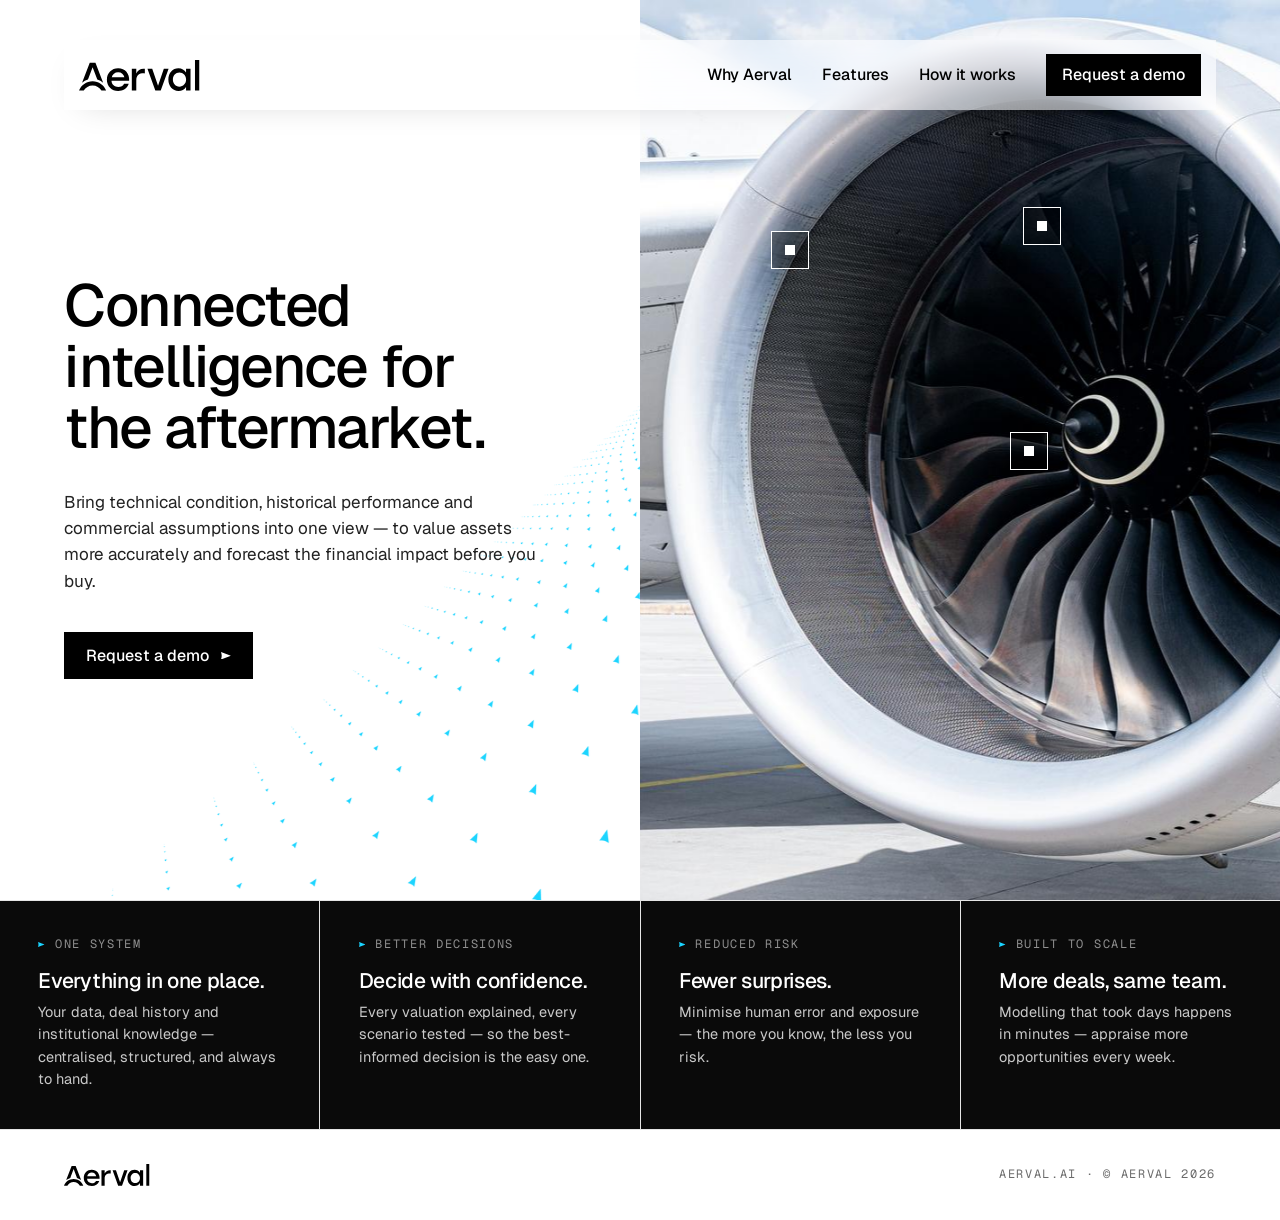
==== index.html @ 07791d16 "Add files via upload Initial files upload" ====
<!DOCTYPE html>
<html lang="en" class="no-js">
<head>
<meta charset="UTF-8">
<meta name="viewport" content="width=device-width, initial-scale=1.0">
<title>Aerval — Connected intelligence for the aftermarket</title>
<meta name="description" content="Bring technical condition, historical performance and commercial assumptions into one view — to value assets more accurately and forecast the financial impact before you buy.">

<!-- Internal mock-up: keeps search engines out. Remove this line when the site goes public. -->
<meta name="robots" content="noindex, nofollow">

<!-- Social sharing. Replace YOUR-DOMAIN once the custom domain is live, and add an og-image.jpg (1200x630) to /assets. -->
<meta property="og:type" content="website">
<meta property="og:title" content="Aerval — Connected intelligence for the aftermarket">
<meta property="og:description" content="Value assets more accurately and forecast the financial impact before you buy.">
<!-- <meta property="og:url" content="https://YOUR-DOMAIN/"> -->
<!-- <meta property="og:image" content="https://YOUR-DOMAIN/assets/og-image.jpg"> -->

<link rel="icon" href="assets/favicon.svg" type="image/svg+xml">
<link rel="preconnect" href="https://fonts.googleapis.com">
<link rel="preconnect" href="https://fonts.gstatic.com" crossorigin>
<link href="https://fonts.googleapis.com/css2?family=Geist:wght@400;500;600&family=Geist+Mono:wght@400;500&display=swap" rel="stylesheet">
<link rel="preload" as="image" href="assets/engine.jpg">
<link rel="stylesheet" href="css/styles.css">
<script src="js/main.js" defer></script>
</head>
<body>

<!-- SVG sprite: wedge motif + logo -->
<svg width="0" height="0" style="position:absolute" aria-hidden="true">
  <symbol id="wedge" viewBox="0 0 127.06 96.02">
    <path d="M9,48.19c0-13.75-2.29-26.97-6.48-39.32C1.75,5.88.93,2.92,0,0l127.06,48.04L.11,96.02c.89-2.8,1.67-5.64,2.4-8.51,4.19-12.35,6.48-25.57,6.48-39.33Z"/>
  </symbol>
  <symbol id="logo" viewBox="0 0 912.02 234.6">
    <path d="M211.09,148.8c0-49.8,35.4-86.4,85.2-86.4,53.1,0,86.7,41.1,83.4,95.4h-133.8c2.4,30.3,23.7,47.1,51.3,47.1,19.8,0,36.3-8.4,44.1-24.6h35.1c-12.9,36.9-44.4,54-79.5,54-50.1,0-85.8-35.7-85.8-85.5ZM343.39,130.2c-5.1-22.8-21.9-38.4-47.1-38.4s-43.2,15.9-48.6,38.4h95.7Z"/>
    <path d="M399.69,66h33.9v36c10.2-22.8,28.8-36,54.9-36,4.2,0,7.5.3,9.9.9v34.5c-3-.3-5.7-.6-10.2-.6-30.9,0-54.6,13.8-54.6,54.6v75.6h-33.9V66Z"/>
    <path d="M618.66,231h-41.1l-59.4-165h36l44.1,129.6,43.8-129.6h36l-59.4,165Z"/>
    <path d="M676.37,148.5c0-50.4,32.7-86.1,75.9-86.1,25.8,0,45.9,12.9,57.9,31.8v-28.2h33.9v165h-33.9v-27.6c-12.3,18.9-31.8,31.2-57.6,31.2-44.1,0-76.2-35.7-76.2-86.1ZM810.48,148.5c0-31.5-21.9-53.7-50.7-53.7s-49.2,22.2-49.2,53.7,20.7,53.7,49.2,53.7,50.7-21.9,50.7-53.7Z"/>
    <path d="M877.82,0h34.2v231h-34.2V0Z"/>
    <path d="M67.46,148.1l4.16-10.92,31.3-82.89,29.72,78.72,5.77,15.16c16.4,4.8,31.44,12.82,44.38,23.34L124.52,21h-43.2L23.14,171.27c12.93-10.45,27.95-18.41,44.32-23.16Z"/>
    <path d="M35.94,231c13.47-22.95,38.39-38.4,66.87-38.4s53.4,15.45,66.87,38.4h35.94c-15.8-41.41-55.92-70.9-102.81-70.9S15.8,189.6,0,231h35.94Z"/>
  </symbol>
</svg>

<nav>
  <a class="logo" href="#top" aria-label="Aerval home"><svg viewBox="0 0 912.02 234.6"><use href="#logo"></use></svg></a>
  <div class="links">
    <!-- These three sections are designed (see CSS notes) but not built yet -->
    <a href="#why">Why Aerval</a>
    <a href="#features">Features</a>
    <a href="#how">How it works</a>
    <a class="demo" href="#demo">Request a demo</a>
  </div>
</nav>

<main>
  <!-- ======================= HERO ======================= -->
  <section class="hero" id="top" data-nav="light">
    <div class="hero-copy">
      <h1>Connected intelligence for the&nbsp;aftermarket.</h1>
      <p>Bring technical condition, historical performance and commercial assumptions into one view — to value assets more accurately and forecast the financial impact before you buy.</p>
      <a class="btn" href="#demo">Request a demo <svg class="wedge"><use href="#wedge"></use></svg></a>
    </div>

    <div class="stage" data-stage>
      <svg class="hud" aria-hidden="true"><polyline></polyline></svg>
      <img class="ph" src="assets/engine.jpg" alt="Aircraft engine on stand" fetchpriority="high" decoding="async">

      <button class="spot" style="top:22.97%;left:59.8%" data-card="h1" aria-label="Fan blades — pricing corridor" aria-expanded="false" aria-controls="h1">
        <span class="dot"></span><span class="slabel">Fan blades</span>
      </button>
      <div class="glass" id="h1" role="dialog" aria-label="Fan blades">
        <span class="gframe"></span>
        <div class="gbody">
          <button class="gclose" aria-label="Close">×</button>
          <h4>Fan blades</h4>
          <span class="gsub">Pricing corridor</span>
          <div class="grow"><span class="gl"><span class="mono">Base</span><span class="val">$2,175</span></span></div>
          <div class="grow"><span class="gl"><span class="mono">Worst</span><span class="val">$1,600</span></span><span class="gchip neg">−$575 <svg class="wedge rot-down"><use href="#wedge"></use></svg></span></div>
          <div class="grow"><span class="gl"><span class="mono">Ceiling</span><span class="val">$2,425</span></span><span class="gchip pos">+$250 <svg class="wedge rot-up"><use href="#wedge"></use></svg></span></div>
        </div>
      </div>

      <button class="spot" style="top:25.71%;left:20.5%" data-card="h2" aria-label="Acoustic liner — repair opportunity" aria-expanded="false" aria-controls="h2">
        <span class="dot"></span><span class="slabel">Acoustic liner</span>
      </button>
      <div class="glass" id="h2" role="dialog" aria-label="Acoustic liner">
        <span class="gframe"></span>
        <div class="gbody">
          <button class="gclose" aria-label="Close">×</button>
          <h4>Acoustic liner</h4>
          <span class="gsub">Repair opportunity</span>
          <div class="gpath">
            <div class="gcol"><span class="mono">Current path</span><span class="gn">$675</span><span class="mono">Serviceable</span></div>
            <svg class="gpw"><use href="#wedge"></use></svg>
            <div class="gcol"><span class="mono">Proposed</span><span class="gn">$4,000</span><span class="mono">Overhauled</span></div>
          </div>
          <div class="gfoot"><span class="gchip pos">+$3,325 <svg class="wedge rot-up"><use href="#wedge"></use></svg></span></div>
        </div>
      </div>

      <button class="spot" style="top:48%;left:57.8%" data-card="h3" aria-label="Spinner cone — historical sales" aria-expanded="false" aria-controls="h3">
        <span class="dot"></span><span class="slabel">Spinner cone</span>
      </button>
      <div class="glass" id="h3" role="dialog" aria-label="Spinner cone">
        <span class="gframe"></span>
        <div class="gbody">
          <button class="gclose" aria-label="Close">×</button>
          <h4>Spinner cone</h4>
          <span class="gsub">Historical sales</span>
          <div class="grow"><span class="gl"><span class="mono">Serviceable · 4 sales</span><span class="val">$2,063</span></span><span class="gchip pos">+$1,216 <svg class="wedge rot-up"><use href="#wedge"></use></svg></span></div>
          <div class="grow"><span class="gl"><span class="mono">Overhauled · 51 sales</span><span class="val">$847</span></span></div>
        </div>
      </div>
    </div>
  </section>

  <!-- ======================= USP STRIP ======================= -->
  <section class="usp" data-nav="dark">
    <div class="rev">
      <span class="mono"><svg><use href="#wedge"></use></svg> One system</span>
      <h3>Everything in one place.</h3>
      <p>Your data, deal history and institutional knowledge — centralised, structured, and always to hand.</p>
    </div>
    <div class="rev">
      <span class="mono"><svg><use href="#wedge"></use></svg> Better decisions</span>
      <h3>Decide with confidence.</h3>
      <p>Every valuation explained, every scenario tested — so the best-informed decision is the easy one.</p>
    </div>
    <div class="rev">
      <span class="mono"><svg><use href="#wedge"></use></svg> Reduced risk</span>
      <h3>Fewer surprises.</h3>
      <p>Minimise human error and exposure — the more you know, the less you risk.</p>
    </div>
    <div class="rev">
      <span class="mono"><svg><use href="#wedge"></use></svg> Built to scale</span>
      <h3>More deals, same team.</h3>
      <p>Modelling that took days happens in minutes — appraise more opportunities every week.</p>
    </div>
  </section>
</main>

<footer data-nav="light">
  <a class="logo" href="#top" aria-label="Aerval"><svg viewBox="0 0 912.02 234.6"><use href="#logo"></use></svg></a>
  <span class="mono">aerval.ai · © Aerval <span data-year>2026</span></span>
</footer>

</body>
</html>
---- css/styles.css ----
/* ==========================================================================
   Aerval — hero concept
   Unused section styles from the mock-up (why/audiences, pillars, word list,
   pinned "how it works", feature blocks, who, CTA) were removed. Add them back
   as those sections get built.
   ========================================================================== */

:root{
  --ink:#000000;
  --paper:#ffffff;
  --mint:#e3f9ff;
  --mint-deep:#bff3ec;
  --mint-hover:#1ad4ff;
  --panel:#0a0a0a;
  --panel-2:#141414;
  --hairline:#e6e6e6;
  --hairline-dark:#2c2c2c;
  --grey:#6b6b6b;
  --pos:#d4fce0;
  --neg:#ffe1e1;
  --display:'Geist',-apple-system,BlinkMacSystemFont,'Segoe UI',sans-serif;
  --body:'Geist',-apple-system,BlinkMacSystemFont,'Segoe UI',sans-serif;
  --mono:'Geist Mono',ui-monospace,SFMono-Regular,Menlo,monospace;
  --pad:clamp(24px,5vw,88px);
  --ease:cubic-bezier(.22,.61,.36,1);
}

/* ---------- base ---------- */
*{margin:0;padding:0;box-sizing:border-box}
html{scroll-behavior:smooth;scroll-padding-top:130px}
body{font-family:var(--body);background:var(--paper);color:var(--ink);font-size:17px;line-height:1.55;-webkit-font-smoothing:antialiased}
::selection{background:var(--mint)}
img{display:block;max-width:100%}
a{color:inherit}
svg.wedge{width:.62em;height:.47em;fill:currentColor;flex:none}
svg.wedge.rot-up{transform:rotate(-90deg)}
svg.wedge.rot-down{transform:rotate(90deg)}

.mono{font-family:var(--mono);font-size:12px;letter-spacing:.14em;text-transform:uppercase}
.btn{display:inline-flex;align-self:flex-start;align-items:center;gap:12px;background:var(--ink);color:var(--paper);font-weight:500;font-size:16px;line-height:23.25px;padding:12px 22px;text-decoration:none;transition:background .2s,color .2s,gap .2s}
.btn:hover{background:var(--mint-hover);color:var(--ink);gap:16px}
a:focus-visible,button:focus-visible{outline:2px solid var(--mint-hover);outline-offset:3px}

/* ---------- nav · floating glass, inverts over light sections ---------- */
nav{position:fixed;z-index:60;top:40px;left:var(--pad);right:var(--pad);height:70px;
  display:flex;justify-content:space-between;align-items:center;padding:10px 15px;
  background:rgba(14,14,14,.42);
  -webkit-backdrop-filter:blur(13px) saturate(1.4);backdrop-filter:blur(13px) saturate(1.4);
  box-shadow:0 10px 34px -14px rgba(0,0,0,.35);
  transition:background .4s var(--ease),box-shadow .4s var(--ease)}
.logo{display:flex;align-items:center;line-height:0}
.logo svg{height:31px;width:auto;display:block;fill:var(--paper);transition:fill .4s var(--ease)}
nav .links{display:flex;gap:30px;align-items:center}
nav .links a{text-decoration:none;font-size:16px;line-height:20.93px;font-weight:500;color:#d6d6d6;transition:color .15s}
nav .links a:hover{color:var(--paper)}
nav .links a.demo{background:var(--paper);color:var(--ink);padding:9px 16px;line-height:23.25px;transition:background .2s,color .2s}
nav .links a.demo:hover{background:var(--mint-hover);color:var(--ink)}
nav.on-light{background:rgba(255,255,255,.55);box-shadow:0 10px 34px -18px rgba(0,0,0,.18)}
nav.on-light .logo svg{fill:var(--ink)}
nav.on-light .links a,nav.on-light .links a:hover{color:var(--ink)}
nav.on-light .links a.demo{background:var(--ink);color:var(--paper)}
nav.on-light .links a.demo:hover{background:var(--mint-hover);color:var(--ink)}
@media(max-width:960px){nav .links a:not(.demo){display:none}}
@media(max-width:480px){nav{top:16px}.logo svg{height:24px}}

/* ---------- hero · full viewport ---------- */
.hero{display:grid;grid-template-columns:minmax(0,1fr) minmax(0,1fr);height:100svh;min-height:620px}
.hero-copy{position:relative;padding:clamp(96px,12vh,150px) var(--pad) clamp(40px,6vh,80px);display:flex;flex-direction:column;justify-content:center;align-items:flex-start}
.hero-copy>*{position:relative;z-index:1}
.hero-copy::before{content:"";position:absolute;inset:0;z-index:0;pointer-events:none;
  background:url("../assets/hero-texture.png") center/cover no-repeat}
h1{font-family:var(--display);font-weight:500;font-size:clamp(42px,4.6vw,76px);line-height:1.04;letter-spacing:-.025em;margin-bottom:30px}
.hero-copy>p{max-width:44ch;font-size:17px;line-height:26.35px;color:#222;margin-bottom:38px}
@media(max-width:900px){.hero{grid-template-columns:1fr;height:auto;min-height:100svh}}

/* ---------- focus stage ---------- */
.stage{position:relative;overflow:hidden;background:#dfe7ec}
.stage::after{content:'';position:absolute;inset:0;z-index:3;pointer-events:none;
  background:rgba(8,10,12,.34);opacity:0;transition:opacity .5s var(--ease)}
.stage.focused::after{opacity:1}
.stage.closing::after{opacity:0;transition:opacity .45s var(--ease)}
.stage img.ph{position:absolute;inset:0;width:100%;height:100%;object-fit:cover;object-position:26% center}

/* HUD overlay — leader line from marker to panel frame */
.hud{position:absolute;inset:0;z-index:4;width:100%;height:100%;pointer-events:none;opacity:0;transition:opacity .25s var(--ease)}
.hud.on{opacity:1}
.hud polyline{fill:none;stroke:rgba(255,255,255,.95);stroke-width:1;stroke-linecap:square;stroke-dasharray:var(--len);stroke-dashoffset:var(--len)}
.hud.on polyline{animation:hudDraw .40s cubic-bezier(.22,1,.36,1) .05s both}
.hud.out{opacity:1;transition:none}
.hud.out polyline{animation:hudUndraw .34s cubic-bezier(.4,0,.2,1) .34s both}
@keyframes hudDraw{from{stroke-dashoffset:var(--len)}to{stroke-dashoffset:0}}
@keyframes hudUndraw{from{stroke-dashoffset:0}to{stroke-dashoffset:var(--len)}}

.gframe{position:absolute;inset:-10px;background:rgba(255,255,255,.2);border:1px solid var(--paper);pointer-events:none;
  clip-path:inset(0 0 100% 0);transition:clip-path .36s cubic-bezier(.4,0,.2,1) .16s}
.glass.show .gframe{clip-path:inset(0 0 0 0);transition:clip-path .55s cubic-bezier(.22,1,.36,1) .30s}

/* hotspot markers */
.spot{position:absolute;z-index:6;width:38px;height:38px;display:grid;place-items:center;padding:13px;cursor:pointer;
  background:rgba(0,0,0,.34);border:1px solid var(--paper);transition:opacity .3s,background .25s var(--ease)}
.spot .dot{width:10px;height:10px;background:var(--paper);transition:background .25s var(--ease)}
.spot:hover,.spot:focus-visible{background:rgba(0,0,0,.5)}
.spot.active{background:var(--paper)}
.spot.active .dot{background:var(--ink)}
.spot .slabel{position:absolute;left:100%;top:-1px;margin-left:-1px;display:flex;align-items:center;height:38px;
  background:var(--paper);border:1px solid var(--paper);color:var(--ink);font-weight:600;font-size:16px;line-height:23.25px;white-space:nowrap;
  padding:0 13px;opacity:0;transform:translateX(-6px);pointer-events:none;transition:opacity .26s var(--ease),transform .26s var(--ease)}
.spot:hover .slabel,.spot:focus-visible .slabel{opacity:1;transform:translateX(0)}
.stage.focused .spot:not(.active){opacity:0;pointer-events:none}
.stage.focused .spot.active .slabel{opacity:0}

/* cards */
.glass{position:absolute;z-index:5;width:min(391px,86%);max-height:86%;color:var(--ink);
  opacity:0;visibility:hidden;transition:opacity 0s .42s,visibility 0s .42s}
.glass.show{opacity:1;visibility:visible;transition:opacity 0s .58s,visibility 0s .58s}
.stage > .glass{left:5.4%;bottom:4.6%}
.gbody{position:relative;background:var(--paper);padding:25px 36px 34px;clip-path:inset(0 0 100% 0);transition:clip-path .42s cubic-bezier(.4,0,.2,1)}
.glass.show .gbody{clip-path:inset(0 0 0 0);transition:clip-path .5s cubic-bezier(.22,1,.36,1) .6s}
.gclose{position:absolute;top:20px;right:20px;width:38px;height:38px;background:var(--ink);color:var(--paper);border:none;cursor:pointer;font-size:19px;line-height:1;display:grid;place-items:center;transition:background .2s,color .2s}
.gclose:hover{background:var(--mint-hover);color:var(--ink)}
.glass h4{font-weight:600;font-size:16px;line-height:23.25px;margin:0 0 1px;padding-right:60px}
.gsub{display:block;font-size:16px;line-height:23.25px;color:var(--grey);margin-bottom:24px;padding-right:60px}
.grow{display:flex;justify-content:space-between;align-items:flex-end;gap:16px;border-top:1px solid var(--hairline);padding:19px 0 17px}
.gl{display:flex;flex-direction:column;gap:6px;align-items:flex-start}
.gl .mono{font-size:11px;letter-spacing:1.4px;color:var(--grey)}
.grow .val{font-family:var(--display);font-weight:500;font-size:29px;letter-spacing:-.58px;font-variant-numeric:tabular-nums}
.gchip{display:inline-flex;align-items:center;gap:8.72px;flex:none;padding:8px 14.71px 8px 14px;font-family:var(--mono);font-size:11px;letter-spacing:.66px;text-transform:uppercase;color:var(--ink);font-variant-numeric:tabular-nums}
.gchip svg{width:6.05px;height:4.62px;fill:currentColor;flex:none}
.gchip.pos{background:var(--pos)}
.gchip.neg{background:var(--neg)}
.gpath{display:flex;align-items:center;gap:10px;border-top:1px solid var(--hairline);padding-top:36px}
.gcol{flex:1 0 0;min-width:0;display:flex;flex-direction:column;align-items:center;gap:20px}
.gcol .mono{font-size:11px;line-height:15.5px;letter-spacing:1.4px;color:var(--grey);text-align:center}
.gcol .gn{font-family:var(--display);font-weight:500;font-size:42px;line-height:42px;letter-spacing:-.02em;font-variant-numeric:tabular-nums}
.gpw{width:16px;height:12px;fill:var(--ink);flex:none}
.gfoot{display:flex;justify-content:center;margin-top:24px}
.gfoot .gchip{height:36px;padding:0 16px;gap:16px}
.gfoot .gchip svg{width:8.67px;height:6.62px}

/* card contents stagger in behind the panel */
.gbody>.grow,.gbody>.gpath,.gbody>.gfoot{opacity:0;transform:translateY(8px);transition:opacity .5s var(--ease),transform .5s var(--ease)}
.glass.show .gbody>.grow,.glass.show .gbody>.gpath,.glass.show .gbody>.gfoot{opacity:1;transform:none}
.glass.show .gbody>*:nth-child(4){transition-delay:.80s}
.glass.show .gbody>*:nth-child(5){transition-delay:.88s}
.glass.show .gbody>*:nth-child(6){transition-delay:.96s}

/* small screens: no leader line, card centred on the photo.
   Kept after the card rules so it wins over the desktop resting position. */
@media(max-width:900px){
  .stage{min-height:max(88vw,480px)}
  .hud{display:none}
  .stage > .glass{bottom:auto;left:50%;top:50%;transform:translate(-50%,-50%)}
  .spot .slabel{display:none}
}

/* ---------- USP strip ---------- */
.usp{display:grid;grid-template-columns:repeat(4,1fr);gap:1px;background:var(--hairline);border-block:1px solid var(--hairline);color:var(--paper)}
.usp>div{background:var(--panel);padding:34px clamp(24px,3vw,44px) 38px}
.usp .mono{color:#8f8f8f;display:flex;align-items:center;gap:10px;margin-bottom:14px;line-height:18.6px}
.usp .mono svg{width:.55em;height:.42em;fill:var(--mint-hover)}
.usp h3{font-family:var(--display);font-weight:500;font-size:21px;letter-spacing:-.015em;line-height:25.2px;margin-bottom:8px}
.usp p{font-size:14.5px;line-height:22.48px;color:#c9c9c9;max-width:30ch}
@media(max-width:960px){.usp{grid-template-columns:repeat(2,1fr)}}
@media(max-width:640px){.usp{grid-template-columns:1fr}}

/* ---------- footer ---------- */
footer{display:flex;justify-content:space-between;align-items:center;padding:34px var(--pad);flex-wrap:wrap;gap:16px}
footer .logo svg{height:22px;fill:var(--ink)}
footer .mono{color:var(--grey)}

/* ---------- reveal & first load ---------- */
.rev{opacity:0;transform:translateY(22px);transition:opacity .7s var(--ease),transform .7s var(--ease)}
.rev.in{opacity:1;transform:none}
/* if JS fails, nothing stays hidden */
.no-js .rev,.no-js nav,.no-js .hero-copy>*,.no-js .stage img.ph,.no-js .stage .spot{opacity:1!important;transform:none!important}

@keyframes bootIn{from{opacity:0;transform:translateY(18px)}to{opacity:1;transform:none}}
@keyframes bootFade{from{opacity:0}to{opacity:1}}
body:not(.loaded) nav,
body:not(.loaded) .hero-copy>*,
body:not(.loaded) .hero-copy::before,
body:not(.loaded) .stage img.ph{opacity:0}
body:not(.spots-in) .stage .spot{opacity:0}
body.loaded nav{animation:bootFade .8s var(--ease) both}
body.loaded .stage img.ph{animation:bootFade 1.2s var(--ease) both}
body.loaded .hero-copy>h1{animation:bootIn .9s var(--ease) .10s both}
body.loaded .hero-copy>p{animation:bootIn .9s var(--ease) .22s both}
body.loaded .hero-copy>.btn{animation:bootIn .9s var(--ease) .34s both}
body.loaded .hero-copy::before{animation:bootFade 1.5s var(--ease) .40s both}

@media(prefers-reduced-motion:reduce){
  html{scroll-behavior:auto}
  .rev{opacity:1;transform:none;transition:none}
  body:not(.loaded) nav,body:not(.loaded) .hero-copy>*,body:not(.loaded) .hero-copy::before,
  body:not(.loaded) .stage img.ph,body:not(.spots-in) .stage .spot{opacity:1}
  body.loaded nav,body.loaded .stage img.ph,body.loaded .hero-copy>h1,
  body.loaded .hero-copy>p,body.loaded .hero-copy>.btn,body.loaded .hero-copy::before{animation:none}
  .gbody>.grow,.gbody>.gpath,.gbody>.gfoot{opacity:1;transform:none;transition:none}
  .gbody,.glass.show .gbody,.gframe,.glass.show .gframe{clip-path:none;transition:none}
  .glass,.glass.show,.spot .slabel{transition:none}
}
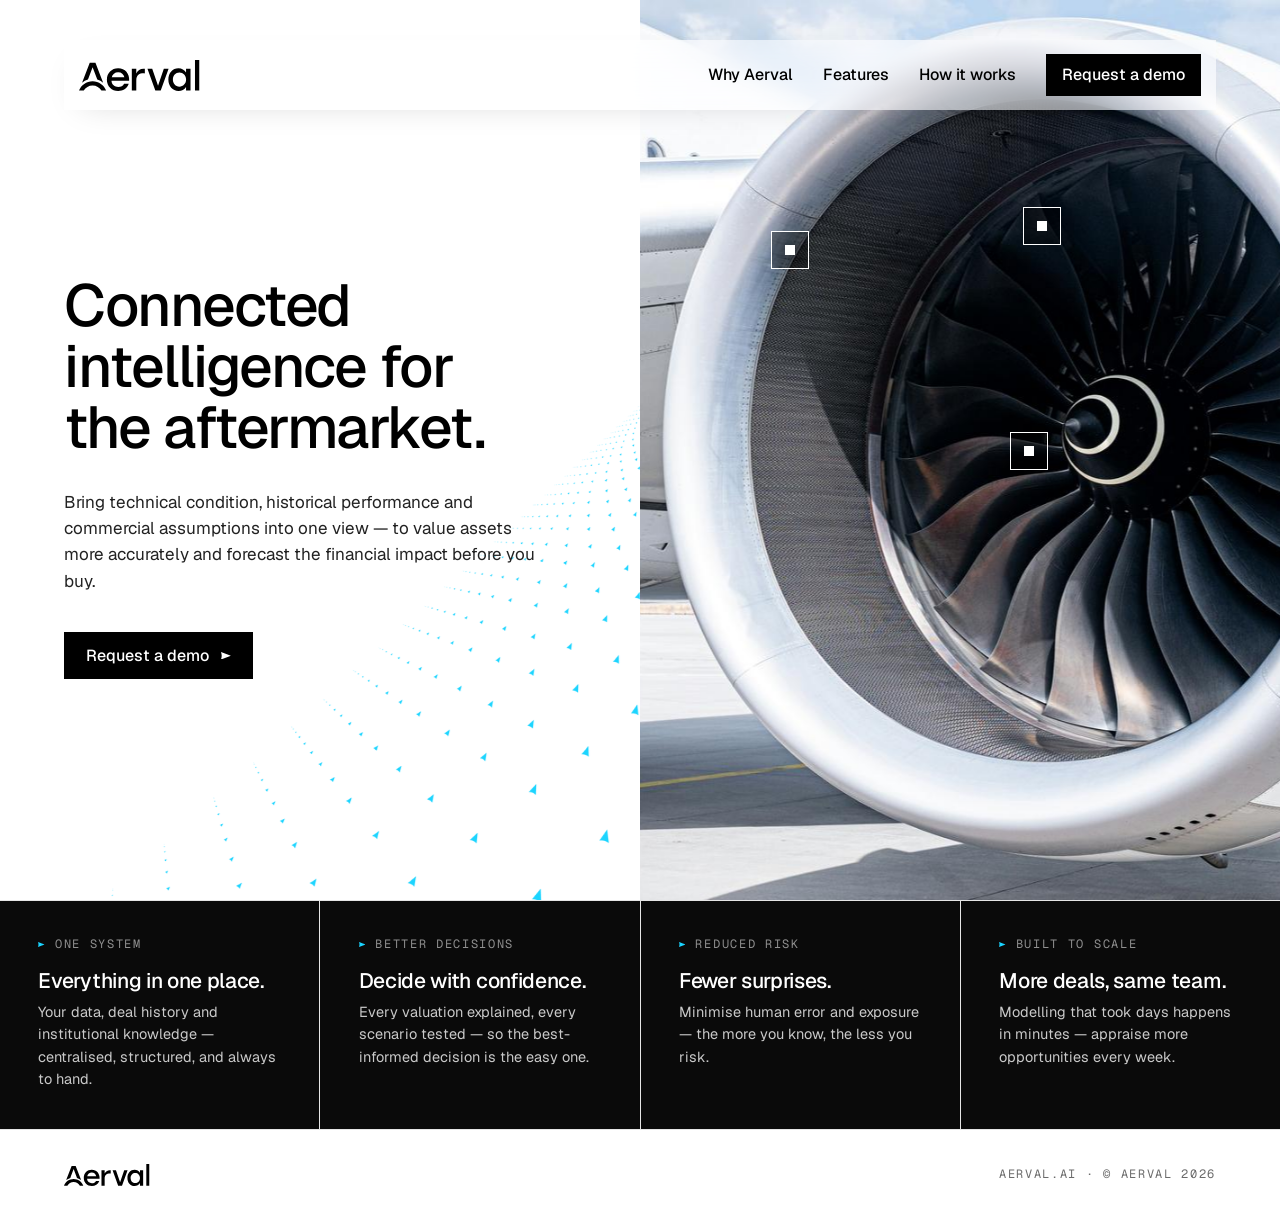
==== commit de7fce2d: "Self-host Geist fonts" ====
--- a/index.html
+++ b/index.html
@@ -17,9 +17,8 @@
 <!-- <meta property="og:image" content="https://YOUR-DOMAIN/assets/og-image.jpg"> -->
 
 <link rel="icon" href="assets/favicon.svg" type="image/svg+xml">
-<link rel="preconnect" href="https://fonts.googleapis.com">
-<link rel="preconnect" href="https://fonts.gstatic.com" crossorigin>
-<link href="https://fonts.googleapis.com/css2?family=Geist:wght@400;500;600&family=Geist+Mono:wght@400;500&display=swap" rel="stylesheet">
+<link rel="preload" href="fonts/Geist-Variable.woff2" as="font" type="font/woff2" crossorigin>
+<link rel="preload" href="fonts/GeistMono-Variable.woff2" as="font" type="font/woff2" crossorigin>
 <link rel="preload" as="image" href="assets/engine.jpg">
 <link rel="stylesheet" href="css/styles.css">
 <script src="js/main.js" defer></script>
--- a/css/styles.css
+++ b/css/styles.css
@@ -4,6 +4,21 @@
    pinned "how it works", feature blocks, who, CTA) were removed. Add them back
    as those sections get built.
    ========================================================================== */
+
+@font-face{
+  font-family:'Geist';
+  src:url("../fonts/Geist-Variable.woff2") format("woff2");
+  font-weight:100 900;
+  font-style:normal;
+  font-display:swap;
+}
+@font-face{
+  font-family:'Geist Mono';
+  src:url("../fonts/GeistMono-Variable.woff2") format("woff2");
+  font-weight:100 900;
+  font-style:normal;
+  font-display:swap;
+}
 
 :root{
   --ink:#000000;
